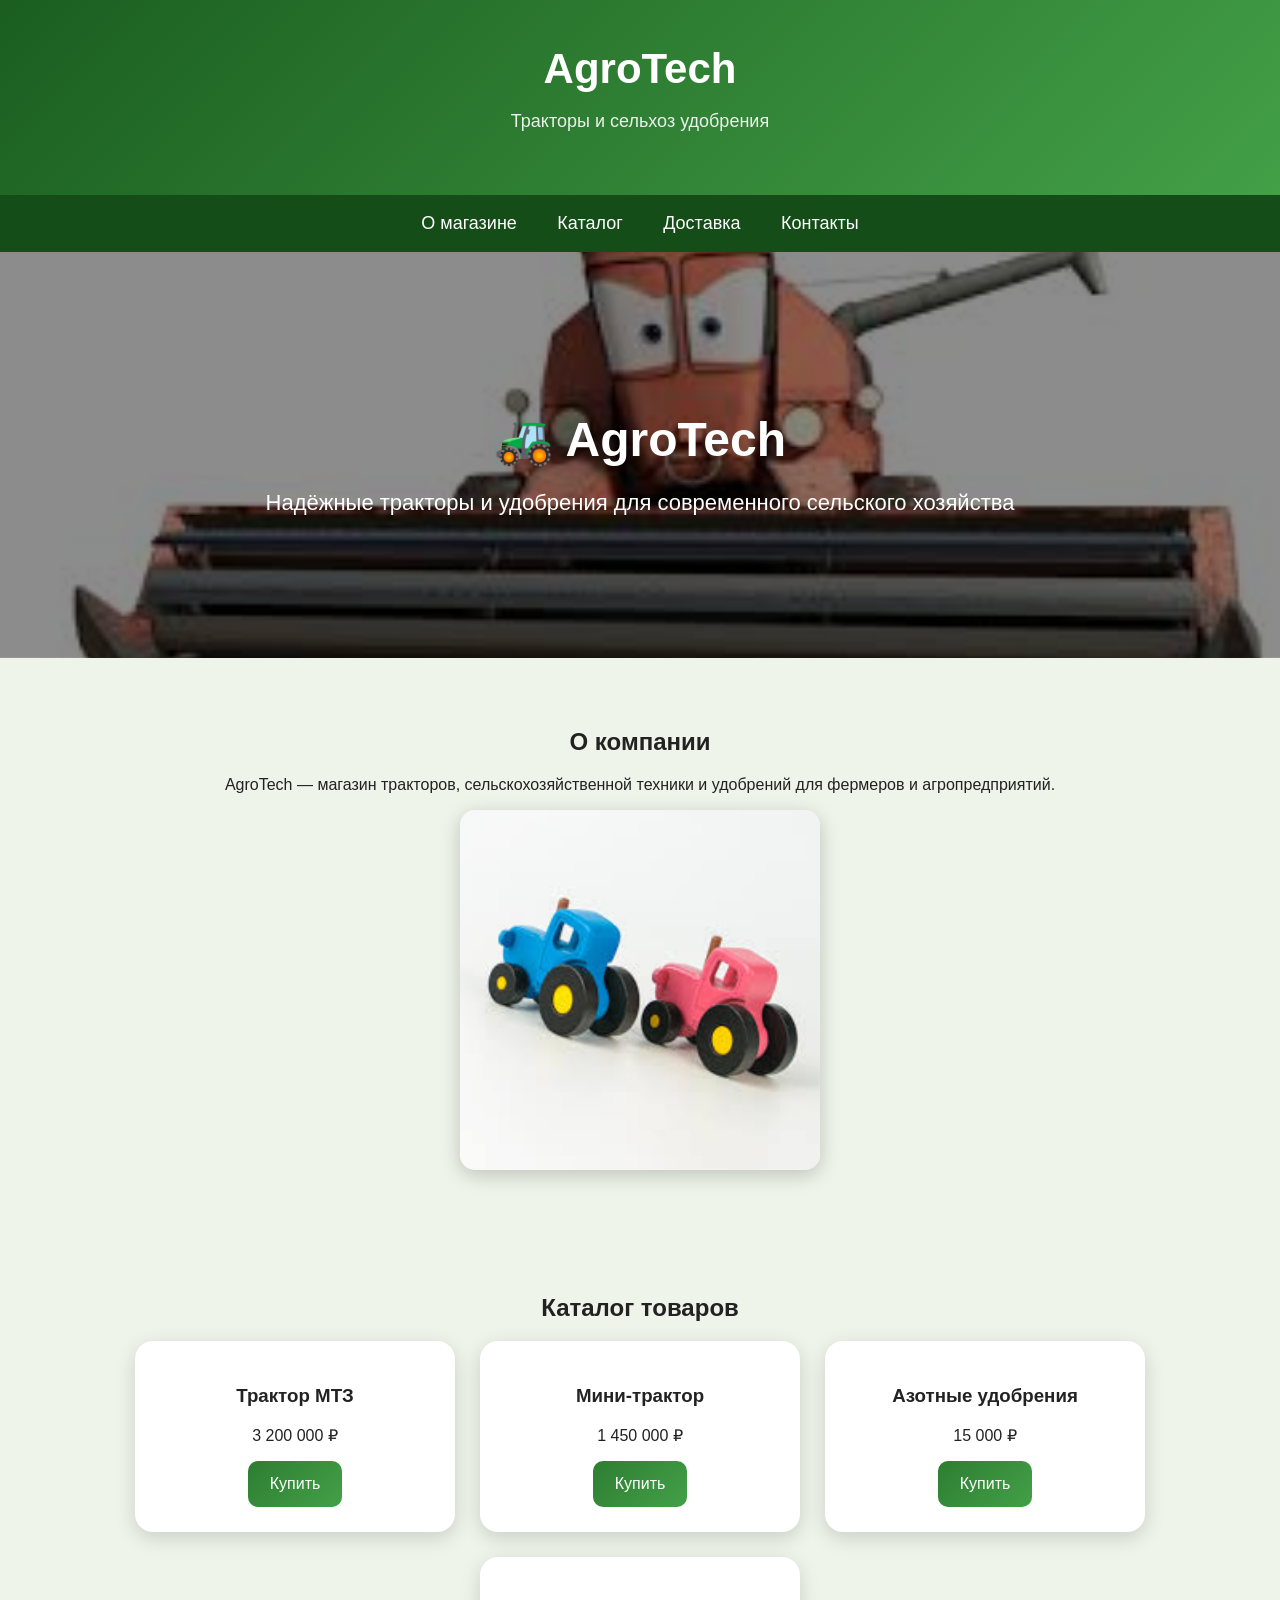
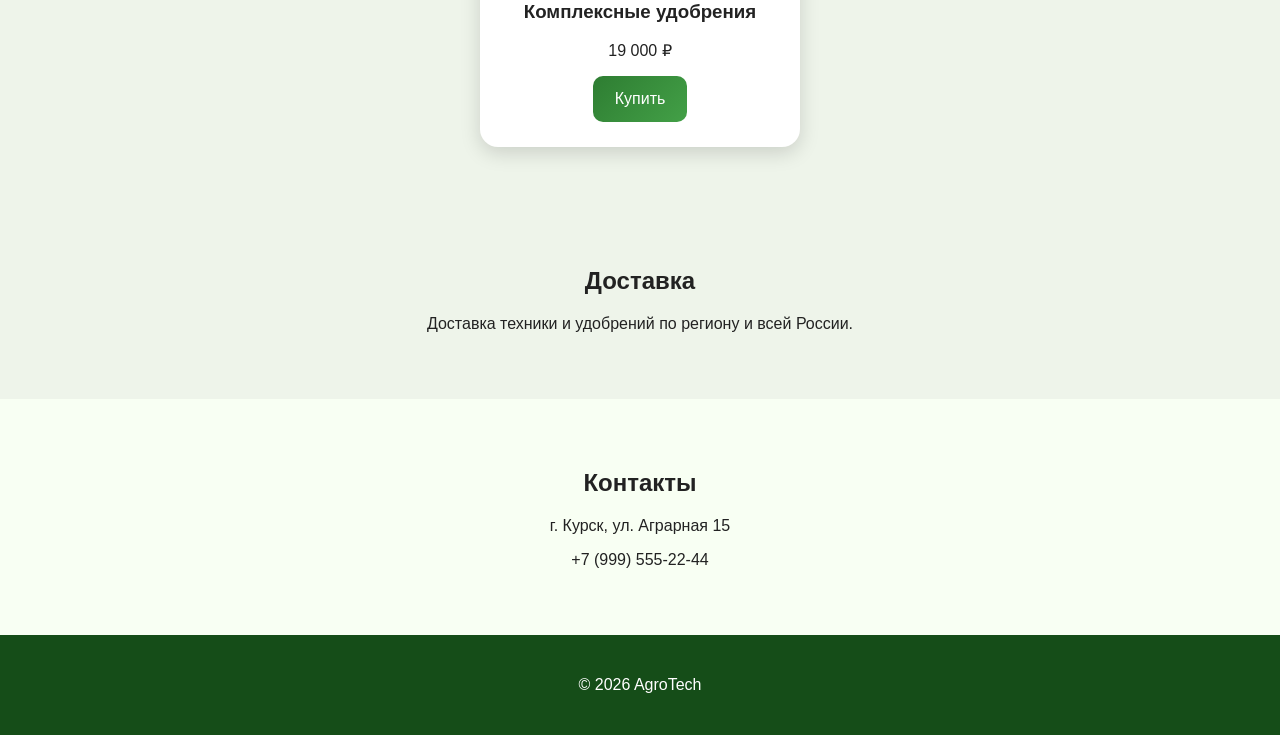
==== index.html @ 47b2280a "AgroTech project" ====
﻿<!DOCTYPE html>
<html lang="ru">
<head>
    <meta charset="UTF-8">
    <meta name="viewport" content="width=device-width, initial-scale=1.0">
    <title>AgroTech</title>

    <!-- подключение css -->
    <link rel="stylesheet" href="style.css">
</head>
<body>

    <!-- шапка -->
    <header>
        <h1>AgroTech</h1>
        <p>Тракторы и сельхоз удобрения</p>
    </header>

    <!-- меню -->
    <nav>
        <a href="#about">О магазине</a>
        <a href="#catalog">Каталог</a>
        <a href="#delivery">Доставка</a>
        <a href="#contact">Контакты</a>
    </nav>
    <section class="hero">

        <h2>
            🚜 AgroTech
        </h2>

        <p>
            Надёжные тракторы и удобрения
            для современного сельского хозяйства
        </p>

    </section>
    <!-- описание -->
    <section id="about">
        <h2>О компании</h2>

        <p>
            AgroTech — магазин тракторов,
            сельскохозяйственной техники и удобрений
            для фермеров и агропредприятий.
        </p>

        <img src="images/tractor1.jpg" alt="Трактор">
    </section>

    <!-- каталог -->
    <section id="catalog">

        <h2>Каталог товаров</h2>

        <div class="catalog">

            <div class="card">
                <h3>Трактор МТЗ</h3>
                <p>3 200 000 ₽</p>

                <button onclick="openOrder('Трактор МТЗ')">
                    Купить
                </button>
            </div>

            <div class="card">
                <h3>Мини-трактор</h3>
                <p>1 450 000 ₽</p>

                <button onclick="openOrder('Мини-трактор')">
                    Купить
                </button>
            </div>

            <div class="card">
                <h3>Азотные удобрения</h3>
                <p>15 000 ₽</p>

                <button onclick="openOrder('Азотные удобрения')">
                    Купить
                </button>
            </div>

            <div class="card">
                <h3>Комплексные удобрения</h3>
                <p>19 000 ₽</p>

                <button onclick="openOrder('Комплексные удобрения')">
                    Купить
                </button>
            </div>

        </div>

    </section>

    <!-- доставка -->
    <section id="delivery">
        <h2>Доставка</h2>

        <p>
            Доставка техники и удобрений
            по региону и всей России.
        </p>
    </section>

    <!-- контакты -->
    <section id="contact">
        <h2>Контакты</h2>

        <p>г. Курск, ул. Аграрная 15</p>
        <p>+7 (999) 555-22-44</p>
    </section>

    <!-- окно заказа -->
    <div id="modal" class="modal">

        <div class="modal-content">

            <span class="close"
                  onclick="closeModal()">
                ×
            </span>

            <h2>Оформление заказа</h2>

            <p id="productName"></p>

            <input type="text"
                   id="phone"
                   placeholder="Телефон">

            <input type="text"
                   id="address"
                   placeholder="Адрес доставки">

            <input type="text"
                   id="house"
                   placeholder="Дом">

            <input type="text"
                   id="entrance"
                   placeholder="Подъезд">

            <input type="text"
                   id="floor"
                   placeholder="Этаж">

            <input type="text"
                   id="flat"
                   placeholder="Квартира">

            <button onclick="sendOrder()">
                Подтвердить
            </button>

        </div>

    </div>

    <!-- подвал -->
    <footer>
        <p>© 2026 AgroTech</p>
    </footer>

    <!-- js -->
    <script src="script.js"></script>

</body>
</html>
---- style.css ----
/* �������� */
body {
    margin: 0;
    font-family: Segoe UI, Arial;
    background: #eef4ea;
    color: #222;
}

/* ����� */
header {
    background: linear-gradient(135deg,#1b5e20,#43a047);
    color: white;
    text-align: center;
    padding: 45px;
    box-shadow: 0 3px 15px rgba(0,0,0,0.2);
}

    header h1 {
        margin: 0;
        font-size: 42px;
    }

    header p {
        font-size: 18px;
        opacity: 0.9;
    }

/* ���� */
nav {
    background: #154d18;
    padding: 18px;
    text-align: center;
    position: sticky;
    top: 0;
}

    nav a {
        color: white;
        text-decoration: none;
        margin: 18px;
        font-size: 18px;
        transition: 0.3s;
    }

        nav a:hover {
            color: #ffd54f;
        }

/* ������ */
.hero {
    background: linear-gradient( rgba(0,0,0,0.45), rgba(0,0,0,0.45)), url(images/tractor2.jpg);
    background-size: cover;
    background-position: center;
    color: white;
    text-align: center;
    padding: 120px 20px;
}

    .hero h2 {
        font-size: 48px;
        margin-bottom: 10px;
    }

    .hero p {
        font-size: 22px;
    }

/* ������ */
section {
    padding: 50px;
    text-align: center;
}

/* �������� */
img {
    width: 360px;
    border-radius: 15px;
    box-shadow: 0 5px 20px rgba(0,0,0,0.2);
}

/* ������� */
.catalog {
    display: flex;
    flex-wrap: wrap;
    justify-content: center;
    gap: 25px;
}

/* �������� */
.card {
    background: white;
    width: 270px;
    padding: 25px;
    border-radius: 18px;
    box-shadow: 0 6px 20px rgba(0,0,0,0.15);
    transition: 0.35s;
}

    .card:hover {
        transform: translateY(-10px);
        box-shadow: 0 10px 25px rgba(0,0,0,0.25);
    }

/* ������ */
button {
    background: linear-gradient(135deg,#2e7d32,#43a047);
    color: white;
    border: none;
    padding: 14px 22px;
    border-radius: 10px;
    cursor: pointer;
    font-size: 16px;
    transition: 0.3s;
}

    button:hover {
        transform: scale(1.05);
        background: linear-gradient( 135deg, #43a047, #66bb6a );
    }

/* �������� */
#contact {
    background: #f8fff3;
}

/* ������ */
footer {
    background: #154d18;
    color: white;
    text-align: center;
    padding: 25px;
}

/* ���� ������ */
.modal {
    display: none;
    position: fixed;
    left: 0;
    top: 0;
    width: 100%;
    height: 100%;
    background: rgba(0,0,0,0.65);
}

.modal-content {
    background: white;
    width: 420px;
    margin: 5% auto;
    padding: 30px;
    border-radius: 20px;
    text-align: center;
    box-shadow: 0 8px 30px rgba(0,0,0,0.3);
}

.close {
    float: right;
    font-size: 30px;
    cursor: pointer;
}

input {
    width: 90%;
    padding: 12px;
    margin: 8px;
    border: 1px solid #ccc;
    border-radius: 10px;
}
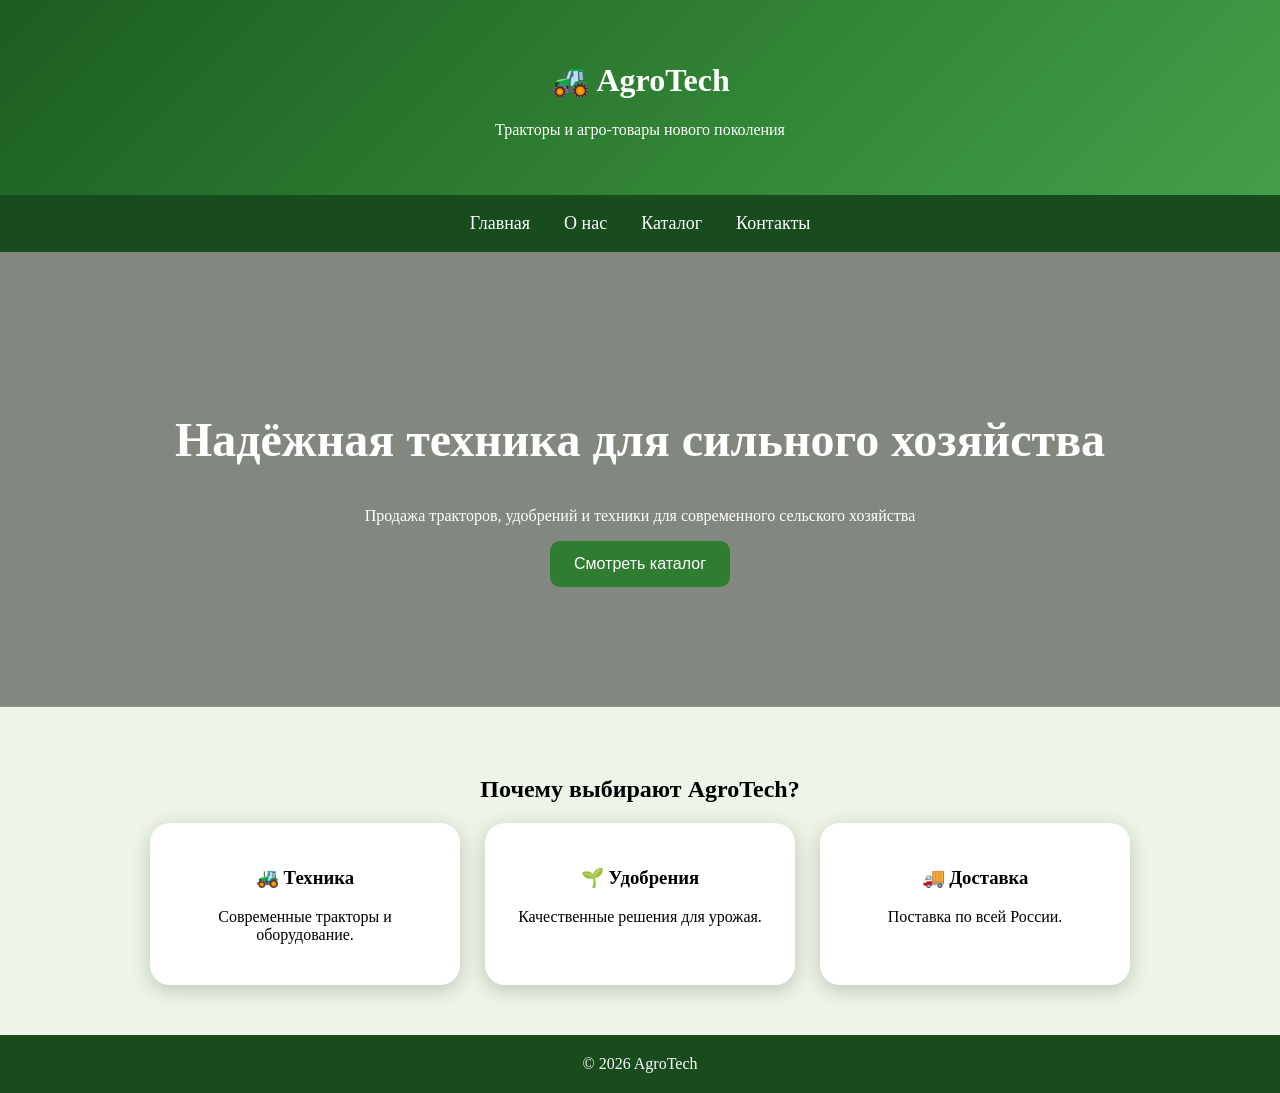
==== commit e9ae6f69: "Multi-page AgroTech site" ====
--- a/index.html
+++ b/index.html
@@ -1,171 +1,68 @@
 ﻿<!DOCTYPE html>
 <html lang="ru">
 <head>
-    <meta charset="UTF-8">
-    <meta name="viewport" content="width=device-width, initial-scale=1.0">
-    <title>AgroTech</title>
-
-    <!-- подключение css -->
-    <link rel="stylesheet" href="style.css">
+<meta charset="UTF-8">
+<meta name="viewport" content="width=device-width, initial-scale=1.0">
+<title>AgroTech</title>
+<link rel="stylesheet" href="style.css">
 </head>
 <body>
 
-    <!-- шапка -->
-    <header>
-        <h1>AgroTech</h1>
-        <p>Тракторы и сельхоз удобрения</p>
-    </header>
+<header>
+    <h1>🚜 AgroTech</h1>
+    <p>Тракторы и агро-товары нового поколения</p>
+</header>
 
-    <!-- меню -->
-    <nav>
-        <a href="#about">О магазине</a>
-        <a href="#catalog">Каталог</a>
-        <a href="#delivery">Доставка</a>
-        <a href="#contact">Контакты</a>
-    </nav>
-    <section class="hero">
+<nav>
+    <a href="index.html">Главная</a>
+    <a href="about.html">О нас</a>
+    <a href="catalog.html">Каталог</a>
+    <a href="contact.html">Контакты</a>
+</nav>
 
-        <h2>
-            🚜 AgroTech
-        </h2>
+<section class="hero">
+    <h2>Надёжная техника для сильного хозяйства</h2>
 
-        <p>
-            Надёжные тракторы и удобрения
-            для современного сельского хозяйства
-        </p>
+    <p>
+        Продажа тракторов, удобрений и техники
+        для современного сельского хозяйства
+    </p>
 
-    </section>
-    <!-- описание -->
-    <section id="about">
-        <h2>О компании</h2>
+    <a href="catalog.html">
+        <button>
+            Смотреть каталог
+        </button>
+    </a>
+</section>
 
-        <p>
-            AgroTech — магазин тракторов,
-            сельскохозяйственной техники и удобрений
-            для фермеров и агропредприятий.
-        </p>
+<section>
 
-        <img src="images/tractor1.jpg" alt="Трактор">
-    </section>
+    <h2>Почему выбирают AgroTech?</h2>
 
-    <!-- каталог -->
-    <section id="catalog">
+    <div class="catalog">
 
-        <h2>Каталог товаров</h2>
-
-        <div class="catalog">
-
-            <div class="card">
-                <h3>Трактор МТЗ</h3>
-                <p>3 200 000 ₽</p>
-
-                <button onclick="openOrder('Трактор МТЗ')">
-                    Купить
-                </button>
-            </div>
-
-            <div class="card">
-                <h3>Мини-трактор</h3>
-                <p>1 450 000 ₽</p>
-
-                <button onclick="openOrder('Мини-трактор')">
-                    Купить
-                </button>
-            </div>
-
-            <div class="card">
-                <h3>Азотные удобрения</h3>
-                <p>15 000 ₽</p>
-
-                <button onclick="openOrder('Азотные удобрения')">
-                    Купить
-                </button>
-            </div>
-
-            <div class="card">
-                <h3>Комплексные удобрения</h3>
-                <p>19 000 ₽</p>
-
-                <button onclick="openOrder('Комплексные удобрения')">
-                    Купить
-                </button>
-            </div>
-
+        <div class="card">
+            <h3>🚜 Техника</h3>
+            <p>Современные тракторы и оборудование.</p>
         </div>
 
-    </section>
+        <div class="card">
+            <h3>🌱 Удобрения</h3>
+            <p>Качественные решения для урожая.</p>
+        </div>
 
-    <!-- доставка -->
-    <section id="delivery">
-        <h2>Доставка</h2>
-
-        <p>
-            Доставка техники и удобрений
-            по региону и всей России.
-        </p>
-    </section>
-
-    <!-- контакты -->
-    <section id="contact">
-        <h2>Контакты</h2>
-
-        <p>г. Курск, ул. Аграрная 15</p>
-        <p>+7 (999) 555-22-44</p>
-    </section>
-
-    <!-- окно заказа -->
-    <div id="modal" class="modal">
-
-        <div class="modal-content">
-
-            <span class="close"
-                  onclick="closeModal()">
-                ×
-            </span>
-
-            <h2>Оформление заказа</h2>
-
-            <p id="productName"></p>
-
-            <input type="text"
-                   id="phone"
-                   placeholder="Телефон">
-
-            <input type="text"
-                   id="address"
-                   placeholder="Адрес доставки">
-
-            <input type="text"
-                   id="house"
-                   placeholder="Дом">
-
-            <input type="text"
-                   id="entrance"
-                   placeholder="Подъезд">
-
-            <input type="text"
-                   id="floor"
-                   placeholder="Этаж">
-
-            <input type="text"
-                   id="flat"
-                   placeholder="Квартира">
-
-            <button onclick="sendOrder()">
-                Подтвердить
-            </button>
-
+        <div class="card">
+            <h3>🚚 Доставка</h3>
+            <p>Поставка по всей России.</p>
         </div>
 
     </div>
 
-    <!-- подвал -->
-    <footer>
-        <p>© 2026 AgroTech</p>
-    </footer>
+</section>
 
-    <!-- js -->
-    <script src="script.js"></script>
+<footer>
+    © 2026 AgroTech
+</footer>
 
 </body>
 </html>
--- a/style.css
+++ b/style.css
@@ -1,43 +1,26 @@
-/* �������� */
 body {
     margin: 0;
-    font-family: Segoe UI, Arial;
-    background: #eef4ea;
-    color: #222;
+    font-family: Segoe UI;
+    background: #edf5e8;
 }
 
-/* ����� */
 header {
     background: linear-gradient(135deg,#1b5e20,#43a047);
     color: white;
     text-align: center;
-    padding: 45px;
-    box-shadow: 0 3px 15px rgba(0,0,0,0.2);
+    padding: 40px;
 }
 
-    header h1 {
-        margin: 0;
-        font-size: 42px;
-    }
-
-    header p {
-        font-size: 18px;
-        opacity: 0.9;
-    }
-
-/* ���� */
 nav {
-    background: #154d18;
+    background: #184c1d;
     padding: 18px;
     text-align: center;
-    position: sticky;
-    top: 0;
 }
 
     nav a {
         color: white;
         text-decoration: none;
-        margin: 18px;
+        margin: 15px;
         font-size: 18px;
         transition: 0.3s;
     }
@@ -46,92 +29,65 @@
             color: #ffd54f;
         }
 
-/* ������ */
 .hero {
-    background: linear-gradient( rgba(0,0,0,0.45), rgba(0,0,0,0.45)), url(images/tractor2.jpg);
+    background: linear-gradient(rgba(0,0,0,.45), rgba(0,0,0,.45)), url(images/hero.jpg);
     background-size: cover;
     background-position: center;
+    padding: 120px 20px;
     color: white;
     text-align: center;
-    padding: 120px 20px;
 }
 
     .hero h2 {
         font-size: 48px;
-        margin-bottom: 10px;
     }
 
-    .hero p {
-        font-size: 22px;
-    }
-
-/* ������ */
 section {
     padding: 50px;
     text-align: center;
 }
 
-/* �������� */
-img {
-    width: 360px;
-    border-radius: 15px;
-    box-shadow: 0 5px 20px rgba(0,0,0,0.2);
-}
-
-/* ������� */
 .catalog {
     display: flex;
+    justify-content: center;
     flex-wrap: wrap;
-    justify-content: center;
     gap: 25px;
 }
 
-/* �������� */
 .card {
     background: white;
-    width: 270px;
+    width: 260px;
     padding: 25px;
-    border-radius: 18px;
-    box-shadow: 0 6px 20px rgba(0,0,0,0.15);
-    transition: 0.35s;
+    border-radius: 20px;
+    box-shadow: 0 5px 20px rgba(0,0,0,.2);
+    transition: .35s;
 }
 
     .card:hover {
         transform: translateY(-10px);
-        box-shadow: 0 10px 25px rgba(0,0,0,0.25);
     }
 
-/* ������ */
 button {
-    background: linear-gradient(135deg,#2e7d32,#43a047);
+    background: #2e7d32;
     color: white;
     border: none;
-    padding: 14px 22px;
+    padding: 14px 24px;
     border-radius: 10px;
     cursor: pointer;
     font-size: 16px;
-    transition: 0.3s;
 }
 
     button:hover {
-        transform: scale(1.05);
-        background: linear-gradient( 135deg, #43a047, #66bb6a );
+        background: #43a047;
     }
 
-/* �������� */
-#contact {
-    background: #f8fff3;
+footer {
+    background: #184c1d;
+    color: white;
+    text-align: center;
+    padding: 20px;
 }
 
-/* ������ */
-footer {
-    background: #154d18;
-    color: white;
-    text-align: center;
-    padding: 25px;
-}
-
-/* ���� ������ */
 .modal {
     display: none;
     position: fixed;
@@ -139,22 +95,21 @@
     top: 0;
     width: 100%;
     height: 100%;
-    background: rgba(0,0,0,0.65);
+    background: rgba(0,0,0,.6);
 }
 
 .modal-content {
     background: white;
     width: 420px;
     margin: 5% auto;
-    padding: 30px;
+    padding: 25px;
     border-radius: 20px;
     text-align: center;
-    box-shadow: 0 8px 30px rgba(0,0,0,0.3);
 }
 
 .close {
     float: right;
-    font-size: 30px;
+    font-size: 28px;
     cursor: pointer;
 }
 
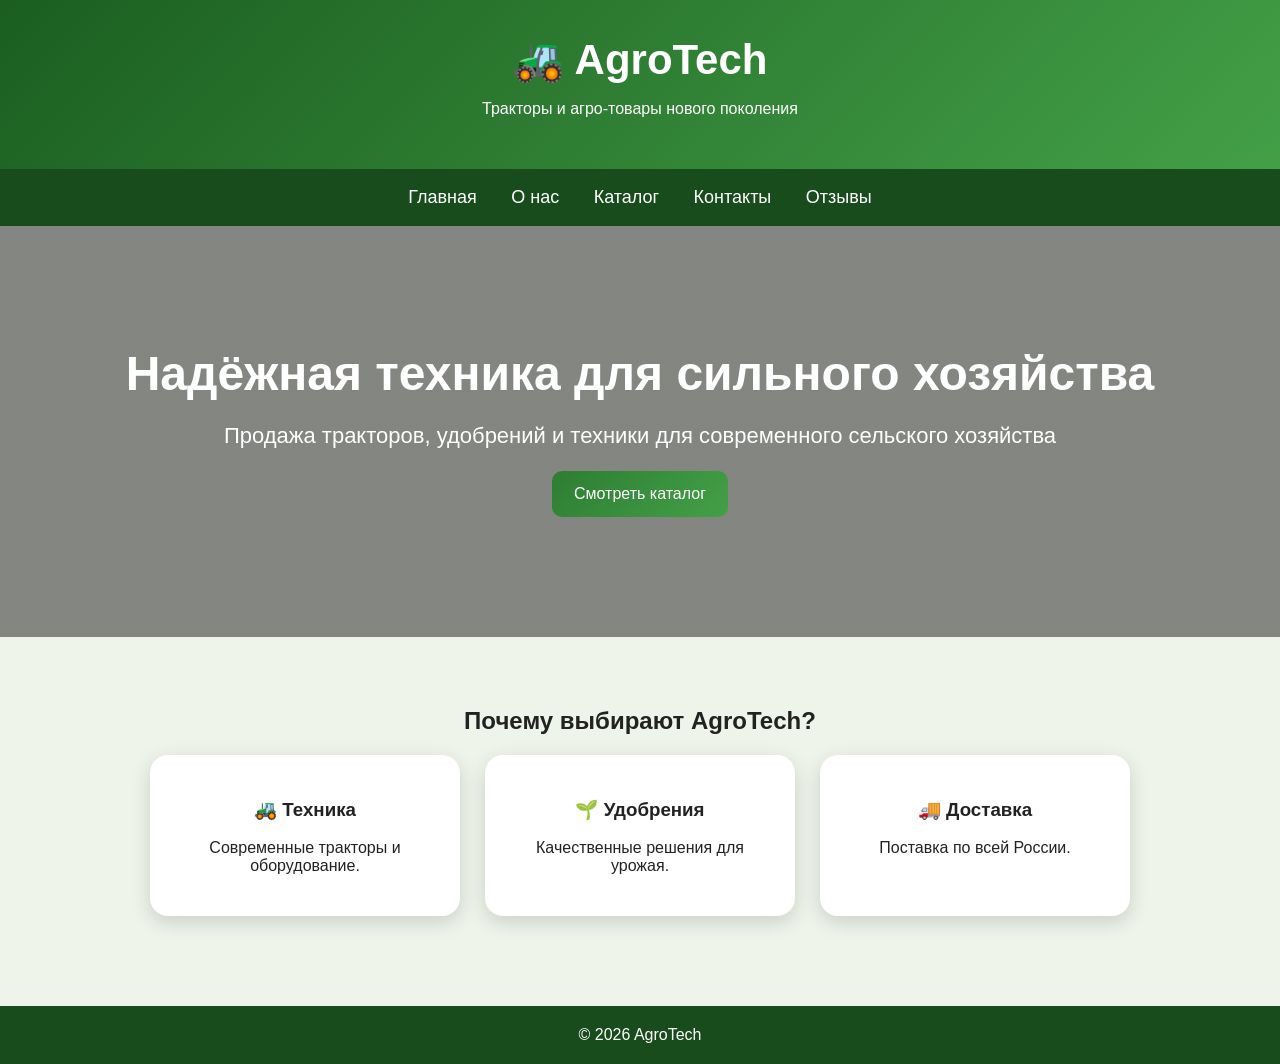
==== commit b649ca72: "Integrated reviews module" ====
--- a/index.html
+++ b/index.html
@@ -18,6 +18,7 @@
     <a href="about.html">О нас</a>
     <a href="catalog.html">Каталог</a>
     <a href="contact.html">Контакты</a>
+    <a href="reviews.html">Отзывы </a>
 </nav>
 
 <section class="hero">
--- a/style.css
+++ b/style.css
@@ -1,15 +1,22 @@
 body {
     margin: 0;
-    font-family: Segoe UI;
-    background: #edf5e8;
+    font-family: 'Segoe UI',sans-serif;
+    background: #eef4ea;
+    color: #222;
 }
 
 header {
     background: linear-gradient(135deg,#1b5e20,#43a047);
     color: white;
     text-align: center;
-    padding: 40px;
+    padding: 35px;
+    box-shadow: 0 3px 15px rgba(0,0,0,.2);
 }
+
+    header h1 {
+        margin: 0;
+        font-size: 42px;
+    }
 
 nav {
     background: #184c1d;
@@ -22,7 +29,7 @@
         text-decoration: none;
         margin: 15px;
         font-size: 18px;
-        transition: 0.3s;
+        transition: .3s;
     }
 
         nav a:hover {
@@ -30,16 +37,21 @@
         }
 
 .hero {
-    background: linear-gradient(rgba(0,0,0,.45), rgba(0,0,0,.45)), url(images/hero.jpg);
+    background: linear-gradient( rgba(0,0,0,.45), rgba(0,0,0,.45)), url(images/hero.jpg);
     background-size: cover;
     background-position: center;
     padding: 120px 20px;
+    text-align: center;
     color: white;
-    text-align: center;
 }
 
     .hero h2 {
         font-size: 48px;
+        margin: 0;
+    }
+
+    .hero p {
+        font-size: 22px;
     }
 
 section {
@@ -58,8 +70,8 @@
     background: white;
     width: 260px;
     padding: 25px;
-    border-radius: 20px;
-    box-shadow: 0 5px 20px rgba(0,0,0,.2);
+    border-radius: 18px;
+    box-shadow: 0 6px 20px rgba(0,0,0,.15);
     transition: .35s;
 }
 
@@ -68,17 +80,18 @@
     }
 
 button {
-    background: #2e7d32;
+    background: linear-gradient( 135deg, #2e7d32, #43a047);
     color: white;
     border: none;
-    padding: 14px 24px;
+    padding: 14px 22px;
     border-radius: 10px;
     cursor: pointer;
     font-size: 16px;
+    transition: .3s;
 }
 
     button:hover {
-        background: #43a047;
+        transform: scale(1.05);
     }
 
 footer {
@@ -86,37 +99,50 @@
     color: white;
     text-align: center;
     padding: 20px;
+    margin-top: 40px;
 }
 
-.modal {
-    display: none;
-    position: fixed;
-    left: 0;
-    top: 0;
-    width: 100%;
-    height: 100%;
-    background: rgba(0,0,0,.6);
-}
-
-.modal-content {
-    background: white;
-    width: 420px;
-    margin: 5% auto;
-    padding: 25px;
-    border-radius: 20px;
-    text-align: center;
-}
-
-.close {
-    float: right;
-    font-size: 28px;
-    cursor: pointer;
-}
-
-input {
+/* ����� */
+input,
+textarea {
     width: 90%;
     padding: 12px;
     margin: 8px;
     border: 1px solid #ccc;
     border-radius: 10px;
+    font-size: 16px;
 }
+
+textarea {
+    height: 120px;
+    resize: none;
+}
+
+/* ������ */
+.review-card {
+    background: white;
+    width: 70%;
+    margin: 20px auto;
+    padding: 20px;
+    border-radius: 15px;
+    box-shadow: 0 5px 15px rgba(0,0,0,.15);
+    text-align: left;
+    animation: fade .4s;
+}
+
+    .review-card h3 {
+        margin-top: 0;
+        color: #2e7d32;
+    }
+
+@keyframes fade {
+    from {
+        opacity: 0;
+        transform: translateY(15px);
+    }
+
+    to {
+        opacity: 1;
+        transform: translateY(0);
+    }
+}
